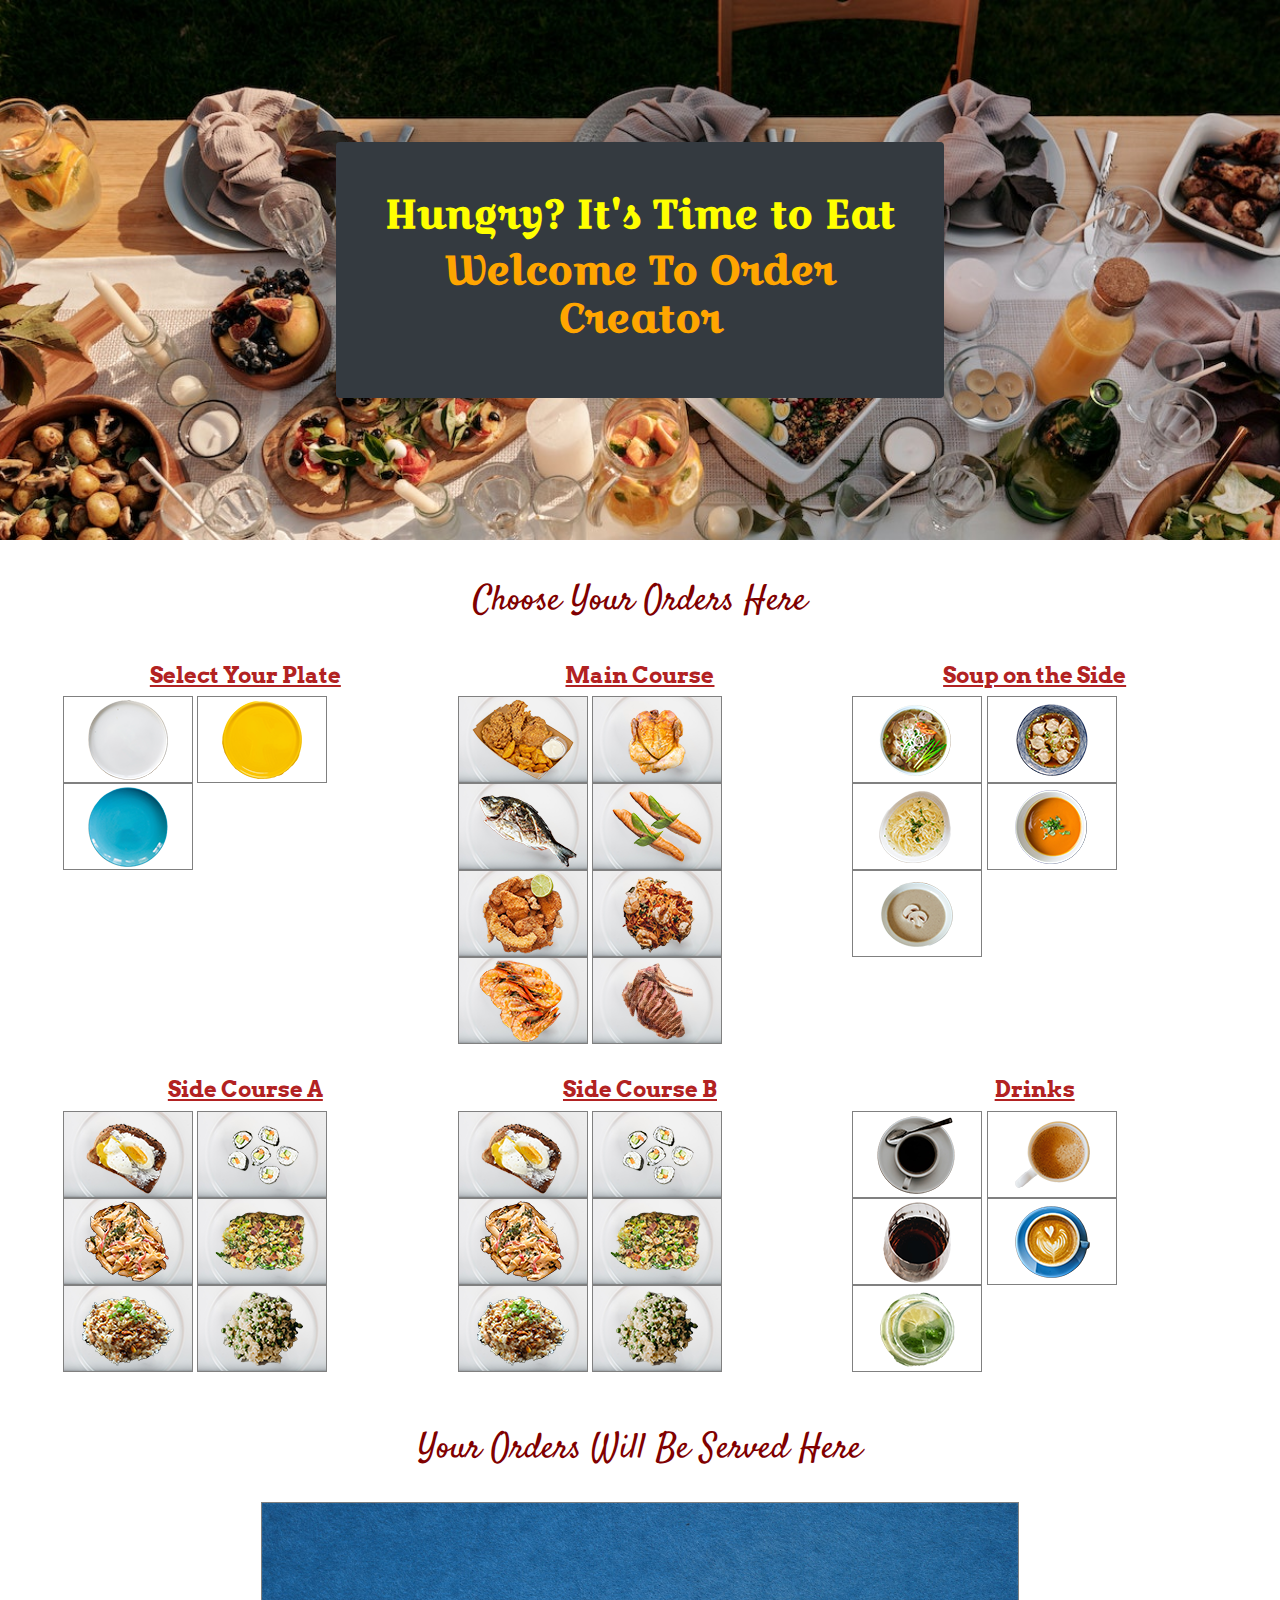
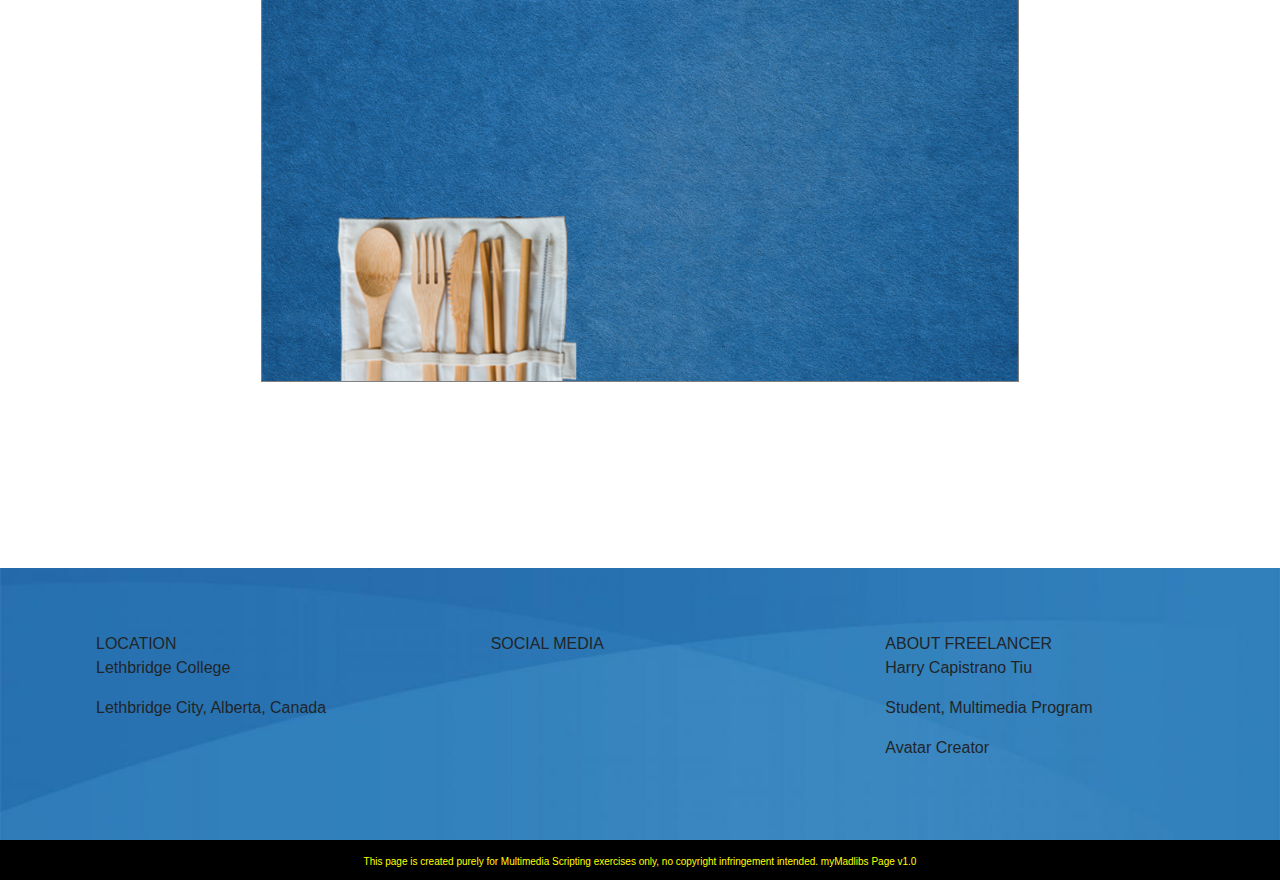
==== AvatarCreator/index.html @ 3426bfe7 "Add files via upload" ====
<!DOCTYPE html>
<html lang="en"><head>
    <meta charset="UTF-8">
    <meta http-equiv="X-UA-Compatible" content="IE=edge">
    <meta name="viewport" content="width=device-width, initial-scale=1.0">

    <title>Order Creator</title>
	<!----------------------------Meta Viewport Tag------------------------------------>
	<meta name="viewport" content="width=device-width, initial-scale=1">
	
	<!----------------------------Font Awesome---------------------------->
	<link rel="stylesheet" href="https://use.fontawesome.com/releases/v5.7.0/css/all.css" integrity="sha384-lZN37f5QGtY3VHgisS14W3ExzMWZxybE1SJSEsQp9S+oqd12jhcu+A56Ebc1zFSJ" crossorigin="anonymous">

    <!-- Latest compiled and minified CSS -->
    <link rel="stylesheet" href="https://cdn.jsdelivr.net/npm/bootstrap@4.6.1/dist/css/bootstrap.min.css">

    <!-- My CSS -->
    <link rel="stylesheet" href="css/orderStyle.css">

    <!-- jQuery library -->
    <script src="https://cdn.jsdelivr.net/npm/jquery@3.6.0/dist/jquery.slim.min.js"></script>

    <!-- Popper JS -->
    <script src="https://cdn.jsdelivr.net/npm/popper.js@1.16.1/dist/umd/popper.min.js"></script>

    <!-- Latest compiled JavaScript -->
    <script src="https://cdn.jsdelivr.net/npm/bootstrap@4.6.1/dist/js/bootstrap.bundle.min.js"></script> 
    
</head>
<body>

    <!---------------------Masthead----------------------->
    <header id="homeMasthead">
        <div class="container">
            <div class="row align-items-center customHeight">
                <div class="col-sm-6 bg-dark mx-auto p-5 rounded">
                    <h2>Hungry? It's Time to Eat</h2>
                    <h1>Welcome To Order Creator</h1>
                </div>
            </div>
        </div>
    </header>
	
    <!---------------------Menu----------------------->
	<section id="Menu">
		<div class="container" >
			<!-- first row -->
			<div class="row p-3" >
				<div class="col-sm-12 text-center">
					<br><h3>Choose Your Orders Here</h3>
				</div>
			</div><!-- closes the first row -->
			<!-- menu row -->
			<form action="javascript:write();">
			<div class="row py-3 px-3" >
				<div class="col-sm-4"><!-- left column -->
					<div><h5>Select Your Plate</h5></div>
					<div>
						<img onClick="javascript:setPlate(this,'placedImages/PlateWhite.png')" id="PlateWhiteTh" name="Plate" src="images/PlateWhiteTh.png" alt="Plate White" title="Plate White">
						<img onClick="javascript:setPlate(this,'placedImages/PlateYellow.png')" id="PlateYellowTh" name="Plate" src="images/PlateYellowTh.png" alt="Plate Yellow" title="Plate Yellow">
						<img onClick="javascript:setPlate(this,'placedImages/PlateBlue.png')" id="PlateBlueTh" name="Plate" src="images/PlateBlueTh.png" alt="Plate Blue" title="Plate Blue">
					</div>
				
				</div>
				<div class="col-sm-4"><!-- center column -->
					<div><h5>Main Course</h5></div>
					<div>
						<img onClick="javascript:setMainCourse(this,'placedImages/MainFriedChix.png')" id="MainFriedChixTh" name="MainCourse" src="images/MainFriedChixTh.png" alt="Fried Chicken" title="Fried Chicken">
						<img onClick="javascript:setMainCourse(this,'placedImages/MainGrilledWholeChicken.png')" id="MainGrilledWholeChickenTh" name="MainCourse" src="images/MainGrilledWholeChickenTh.png" alt="Grilled Whole Chicken" title="Grilled Whole Chicken">
						<img onClick="javascript:setMainCourse(this,'placedImages/MainGrilledFish.png')" id="MainGrilledFishTh" name="MainCourse" src="images/MainGrilledFishTh.png" alt="Grilled Fish" title="Grilled Fish">
						<img onClick="javascript:setMainCourse(this,'placedImages/MainGrilledSalmon.png')" id="MainGrilledSalmonTh" name="MainCourse" src="images/MainGrilledSalmonTh.png" alt="Grilled Salmon" title="Grilled Salmon">
						<img onClick="javascript:setMainCourse(this,'placedImages/MainLemonChicken.png')" id="MainLemonChickenTh" name="MainCourse" src="images/MainLemonChickenTh.png" alt="Lemon Chicken" title="Lemon Chicken">
						<img onClick="javascript:setMainCourse(this,'placedImages/MainSeafoodPasta.png')" id="MainSeafoodPastaTh" name="MainCourse" src="images/MainSeafoodPastaTh.png" alt="Seafood Pasta" title="Seafood Pasta">
						<img onClick="javascript:setMainCourse(this,'placedImages/MainShrimp.png')" id="MainShrimpTh" name="MainCourse" src="images/MainShrimpTh.png" alt="Shrimp" title="Shrimp">
						<img onClick="javascript:setMainCourse(this,'placedImages/MainSteak.png')" id="MainSteakTh" name="MainCourse" src="images/MainSteakTh.png" alt="Steak" title="Steak">
					</div>

				</div>
				<div class="col-sm-4"><!-- center column -->
					<div><h5>Soup on the Side</h5></div>
					<div>
						<img onClick="javascript:setSoup(this,'placedImages/SoupBeefPho.png')" id="SoupBeefPhoTh" name="SideSoup" src="images/SoupBeefPhoTh.png" alt="Beef Pho Soup" title="Beef Pho Soup">
						<img onClick="javascript:setSoup(this,'placedImages/SoupDumpling.png')" id="SoupDumplingTh" name="SideSoup" src="images/SoupDumplingTh.png" alt="Dumpling Soup" title="Dumpling Soup">
						<img onClick="javascript:setSoup(this,'placedImages/SoupNoodle.png')" id="SoupNoodleTh" name="SideSoup" src="images/SoupNoodleTh.png" alt="Noodle Soup" title="Noodle Soup">
						<img onClick="javascript:setSoup(this,'placedImages/SoupPumpkin.png')" id="SoupPumpkinTh" name="SideSoup" src="images/SoupPumpkinTh.png" alt="Pumpkin Soup" title="Pumpkin Soup">
						<img onClick="javascript:setSoup(this,'placedImages/SoupMushroom.png')" id="SoupMushroomTh" name="SideSoup" src="images/SoupMushroomTh.png" alt="Mushroom Soup" title="Mushroom Soup">								
					</div>
				</div>
			</div>
			<div class="row py-3 px-3" >
				<div class="col-sm-4"><!-- left column -->
					<div><h5>Side Course A</h5></div>
					<div>
						<img onClick="javascript:setSideCourseTop(this,'placedImages/SideTopBreadPoachEgg.png')" id="SideBreadPoachEggThA" name="SideCourseA" src="images/SideBreadPoachEggTh.png" alt="Bread Poach Egg" title="Bread Poach Egg">
						<img onClick="javascript:setSideCourseTop(this,'placedImages/SideTopCaliMaki.png')" id="SideCaliMakiThA" name="SideCourseA" src="images/SideCaliMakiTh.png" alt="Cali Maki" title="Cali Maki">
						<img onClick="javascript:setSideCourseTop(this,'placedImages/SideTopCheesePasta.png')" id="SideCheesePastaThA" name="SideCourseA" src="images/SideCheesePastaTh.png" alt="Cheese Pasta" title="Cheese Pasta">
						<img onClick="javascript:setSideCourseTop(this,'placedImages/SideTopEggFriedRice.png')" id="SideEggFriedRiceThA" name="SideCourseA" src="images/SideEggFriedRiceTh.png" alt="Egg Fried Rice" title="Egg Fried Rice">
						<img onClick="javascript:setSideCourseTop(this,'placedImages/SideTopFriedRice.png')" id="SideFriedRiceThA" name="SideCourseA" src="images/SideFriedRiceTh.png" alt="Special Fried Rice" title="Special Fried Rice">
						<img onClick="javascript:setSideCourseTop(this,'placedImages/SideTopGreenPeasRice.png')" id="SideGreenPeasRiceThA" name="SideCourseA" src="images/SideGreenPeasRiceTh.png" alt="Green Peas Rice" title="">
					</div>
				</div>
				<div class="col-sm-4"><!-- center column -->
					<div><h5>Side Course B</h5></div>
					<div>
						<img onClick="javascript:setSideCourseBottom(this,'placedImages/SideBottomBreadPoachEgg.png')" id="SideBreadPoachEggThB" name="SideCourseB" src="images/SideBreadPoachEggTh.png" alt="Bread Poach Egg" title="Bread Poach Egg">
						<img onClick="javascript:setSideCourseBottom(this,'placedImages/SideBottomCaliMaki.png')" id="SideCaliMakiThB" name="SideCourseB" src="images/SideCaliMakiTh.png" alt="Cali Maki" title="Cali Maki">
						<img onClick="javascript:setSideCourseBottom(this,'placedImages/SideBottomCheesePasta.png')" id="SideCheesePastaThB" name="SideCourseB" src="images/SideCheesePastaTh.png" alt="Cheese Pasta" title="Cheese Pasta">
						<img onClick="javascript:setSideCourseBottom(this,'placedImages/SideBottomEggFriedRice.png')" id="SideEggFriedRiceThB" name="SideCourseB" src="images/SideEggFriedRiceTh.png" alt="Egg Fried Rice" title="Egg Fried Rice">
						<img onClick="javascript:setSideCourseBottom(this,'placedImages/SideBottomFriedRice.png')" id="SideFriedRiceThB" name="SideCourseB" src="images/SideFriedRiceTh.png" alt="Special Fried Rice" title="Special Fried Rice">
						<img onClick="javascript:setSideCourseBottom(this,'placedImages/SideBottomGreenPeasRice.png')" id="SideGreenPeasRiceThB" name="SideCourseB" src="images/SideGreenPeasRiceTh.png" alt="Green Peas Rice" title="">
					</div>
				</div>
				<div class="col-sm-4"><!-- center column -->
					<div><h5>Drinks</h5></div>
					<div>
						<img onClick="javascript:setDrink(this,'placedImages/DrinkBlackCoffee.png')" id="DrinkBlackCoffeeTh" name="Drinks" src="images/DrinkBlackCoffeeTh.png" alt="Black Coffee" title="Black Coffee">
						<img onClick="javascript:setDrink(this,'placedImages/DrinkBrownCoffee.png')" id="DrinkBrownCoffeeTh" name="Drinks" src="images/DrinkBrownCoffeeTh.png" alt="Brown Coffee" title="Brown Coffee">
						<img onClick="javascript:setDrink(this,'placedImages/DrinkCocaCola.png')" id="DrinkCocaColaTh" name="Drinks" src="images/DrinkCocaColaTh.png" alt="Coca Cola" title="Coca Cola">
						<img onClick="javascript:setDrink(this,'placedImages/DrinkLatte.png')" id="DrinkLatteTh" name="Drinks" src="images/DrinkLatteTh.png" alt="Latte" title="Latte">
						<img onClick="javascript:setDrink(this,'placedImages/DrinkLemonWater.png')" id="DrinkLemonWaterTh" name="Drinks" src="images/DrinkLemonWaterTh.png" alt="Lemon Water" title="Lemon Water">
					</div>
				</div>
			</div>			
			<!-- closes the menu row -->
			</form>
			<div id="Order" class="col-sm-8 mx-auto p-3 rounded">
				<br><h3>Your Orders Will Be Served Here</h3><br>
 				<div id="orderBuilder">
					<div id="tableClothCutlery">
						<img class="img-fluid" src="images/DiningSetWithCutlery.png" alt="tableClothCutlerySelected">
					</div>
					<div id="plate"></div>
					<div id="mainCourse"></div>
					<div id="sideCourseTop"></div>
					<div id="sideCourseBottom"></div>
					<div id="soup"></div>
					<div id="drink"></div>
				</div>								
			</div>
		</div>
	</section>

	<!---------------------------------Footer------------------------------------>
	<section id="footer">
		<div class="container" ><!-- opens footer container  -->			
			<div class="row py-3 px-3" ><!-- opens row -->
				<div class="col-sm-4 py-5 px-5"><!-- left column -->
					<h8>LOCATION</h8>
					<p>Lethbridge College</p>
					<p>Lethbridge City, Alberta, Canada</p>
				</div>
				<div class="col-sm-4 py-5 px-5"><!-- center column -->
					<h8>SOCIAL MEDIA</h8>
					<p>
						<span class="fab fa-instagram fa-1x" >&nbsp;</span>
						<span class="fab fa-apple fa-1x" >&nbsp;</span>
						<span class="fab fa-twitter fa-1x" >&nbsp;</span>
						<span class="fab fa-facebook fa-1x" >&nbsp;</span>
					</p>
				</div>
				<div class="col-sm-4 py-5 px-5"><!-- right column -->
					<h8>ABOUT FREELANCER</h8>
					<p>Harry Capistrano Tiu</p>
					<p>Student, Multimedia Program</p>
					<p>Avatar Creator</p>
				</div>
			</div><!-- closes row -->
		</div><!-- closes about container  -->			
	</section>
	<section id="copyright">
		<div class="container" ><!-- opens footer container  -->			
			<div class="row py-1 px-1" ><!-- opens row -->
				<div class="col-sm-12 py-1 px-1"><!-- left column -->
					<h10>This page is created purely for Multimedia Scripting exercises only, no copyright infringement intended. myMadlibs Page v1.0</h10>
				</div>
			</div><!-- closes row -->
		</div><!-- closes about container  -->			
	</section>
    <!---------------------Your Custom Javascript----------------------->
    <script src="js/orderHandler.js"></script> 
    
   
</body>
</html>
---- AvatarCreator/css/orderStyle.css ----
@charset "UTF-8";
/* CSS Document */

/* fonts go first*/
@import url('https://fonts.googleapis.com/css2?family=Arvo:wght@700&family=Croissant+One&family=Satisfy&display=swap');

/* outside div that is wrapped around all customization*/
#orderBuilder{
    position: relative;
    height: 650px;
}

/* All internal customization divs need to be positioned absolute to stack them up*/
#tableClothCutlery, #plate, #mainCourse, #sideCourseTop, #sideCourseBottom, #soup, #drink{
    position: absolute;
}

header{
    background-image: url("../images/pexelsDiningTable.jpg");
    background-size: cover;
    background-attachment: fixed;
}

.customHeight{
    height:60vh;
}

body {
	background-image: url("../images/pexelsBgTableWoodLg4.jpg");
	background-position: center;
	background-size:  contain;
}

#Menu {
/*
	background-color: beige;
	background-image: url("../images/pexelsBgTableWoodLg.jpg");	
	background-size: contain;
*/
}
#Order{
/*
	background-color: beige;
	background-image: url("../images/pexelsBgTableWoodLg.jpg");	
	background-size: contain;	
*/
}
#footer{
	/*	background-color: #06B88F;*/
	background-image: url("../images/Abstract-blue_0.jpg");
	background-position: center;
	background-size: cover;
}

#copyright{
	background-color: black;
	text-align: center;
	color: #FFFFFF; 
}


h1{
	font-family: 'Croissant One', cursive;
	color: orange;
	text-align: center;
	font-weight: bolder;
	font-size: 40px;
}

h2{
	font-family: 'Croissant One', cursive;
	color: yellow;
	text-align: center;
	font-weight: bolder;
	font-size: 40px;
}

h3{
	font-family: 'Satisfy', cursive;
	color: maroon;
	text-align: center;
	font-weight: normal;
	font-size: 35px;
}

h5{
	font-family: 'Arvo', serif;
	color: firebrick;
	text-align: center;
	text-decoration: underline;
	font-weight: bolder;
	font-size: 22px;
}

h7{
	font-family: 'Comic Neue', sans-serif;
	color: yellow;
	text-align: center;
	font-weight: bolder;
	font-size: 18px;
}



h10{
	color: yellow;
	text-align: center;
	font-size: 10px;
}

img{
	border: solid 1px gray;
}
.inactiveImg{
	border: solid 1px gray;
}
.activeImg{
	border: solid 2px red;
}

/* Smal Devices */
@media only screen and (min-width: 576px) {
	.display-1{
		font-size: 30pt;
		color: white;
	}
}/*close small media query*/

/* Medium Devices*/
@media only screen and (min-width: 856px) {
	#homeMasthead{
		background-image: url("../images/pexelsDiningTable3.jpg");
		background-position: bottom;
		background-size: cover;
	}
	.container{
		max-width: 95%;
	}
	.display-1{
		margin-top: 5px;
		color: yellow;
		font-family: 'Comic Neue', cursive;
		font-size: 40px;
		font-weight: bold;
	}
	.display-2{
		margin-top: 5px;
		color: yellow;
		font-family: 'Comic Neue', cursive;
		font-size: 40px;
		font-weight: bold;
	}
	#collapsibleNavbar{
		width: 100%;
		align: right;
	}
} /*close medium media query*/
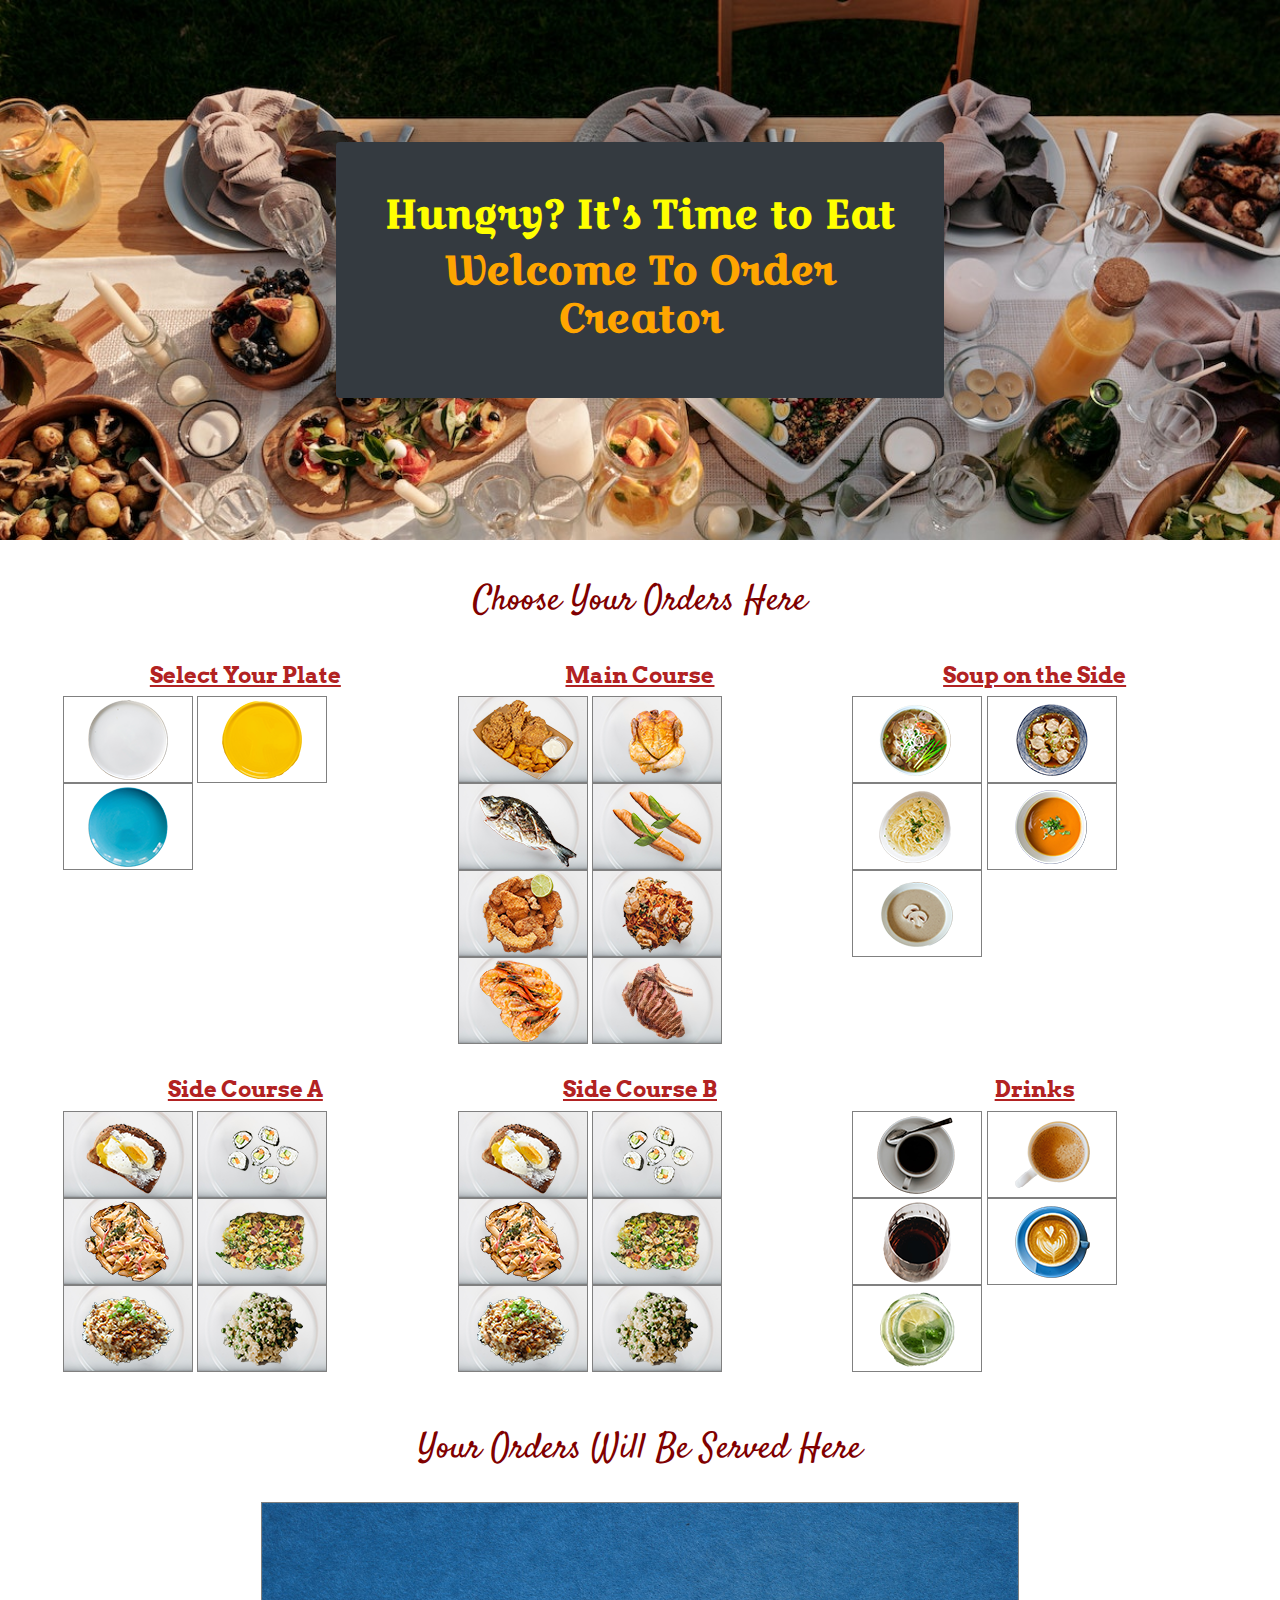
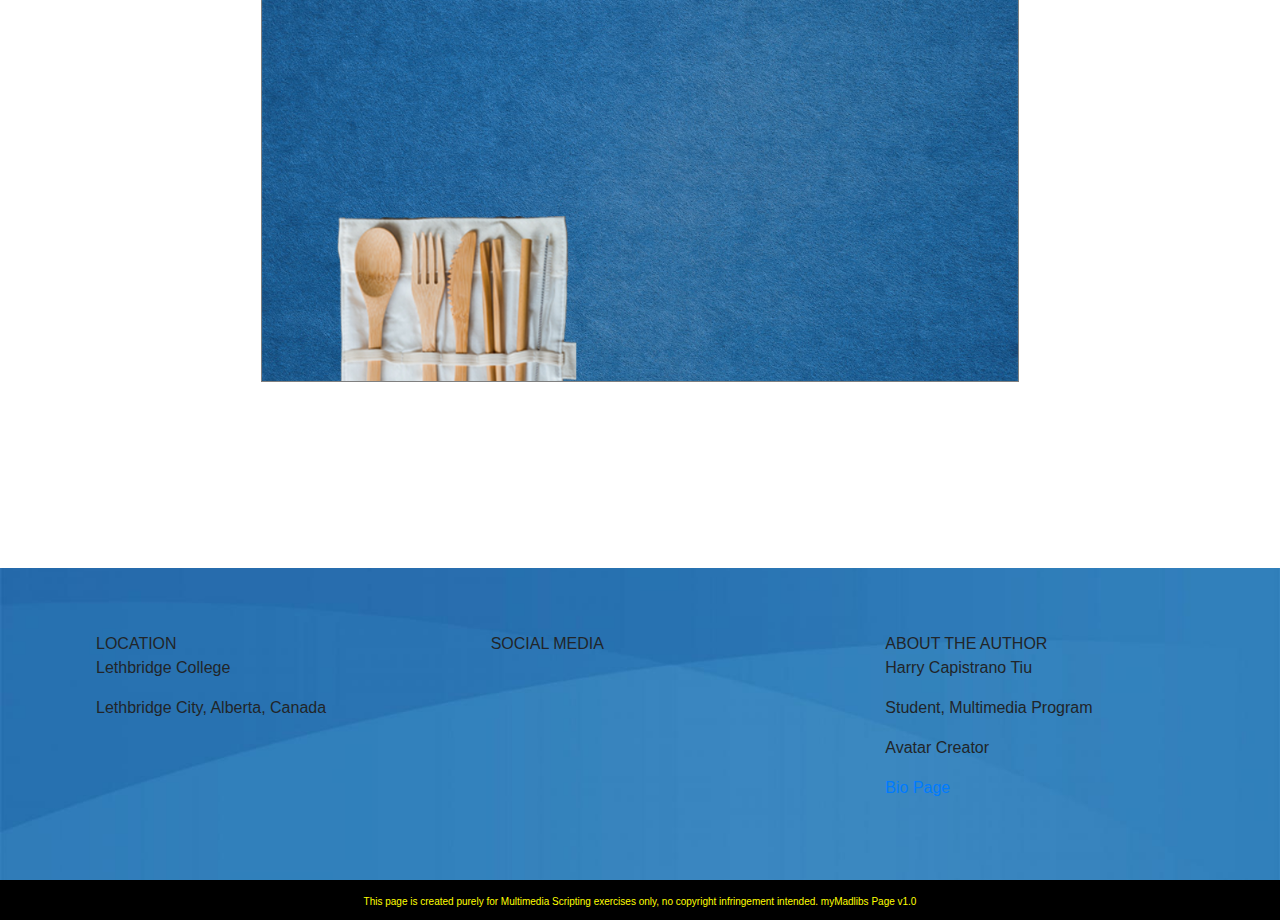
==== commit 0218724b: "Add files via upload" ====
--- a/AvatarCreator/index.html
+++ b/AvatarCreator/index.html
@@ -159,10 +159,11 @@
 					</p>
 				</div>
 				<div class="col-sm-4 py-5 px-5"><!-- right column -->
-					<h8>ABOUT FREELANCER</h8>
+					<h8>ABOUT THE AUTHOR</h8>
 					<p>Harry Capistrano Tiu</p>
 					<p>Student, Multimedia Program</p>
 					<p>Avatar Creator</p>
+					<p><a href="https://harrytiu-lc.github.io/scripting22/" target="_self">Bio Page</a></p>
 				</div>
 			</div><!-- closes row -->
 		</div><!-- closes about container  -->			
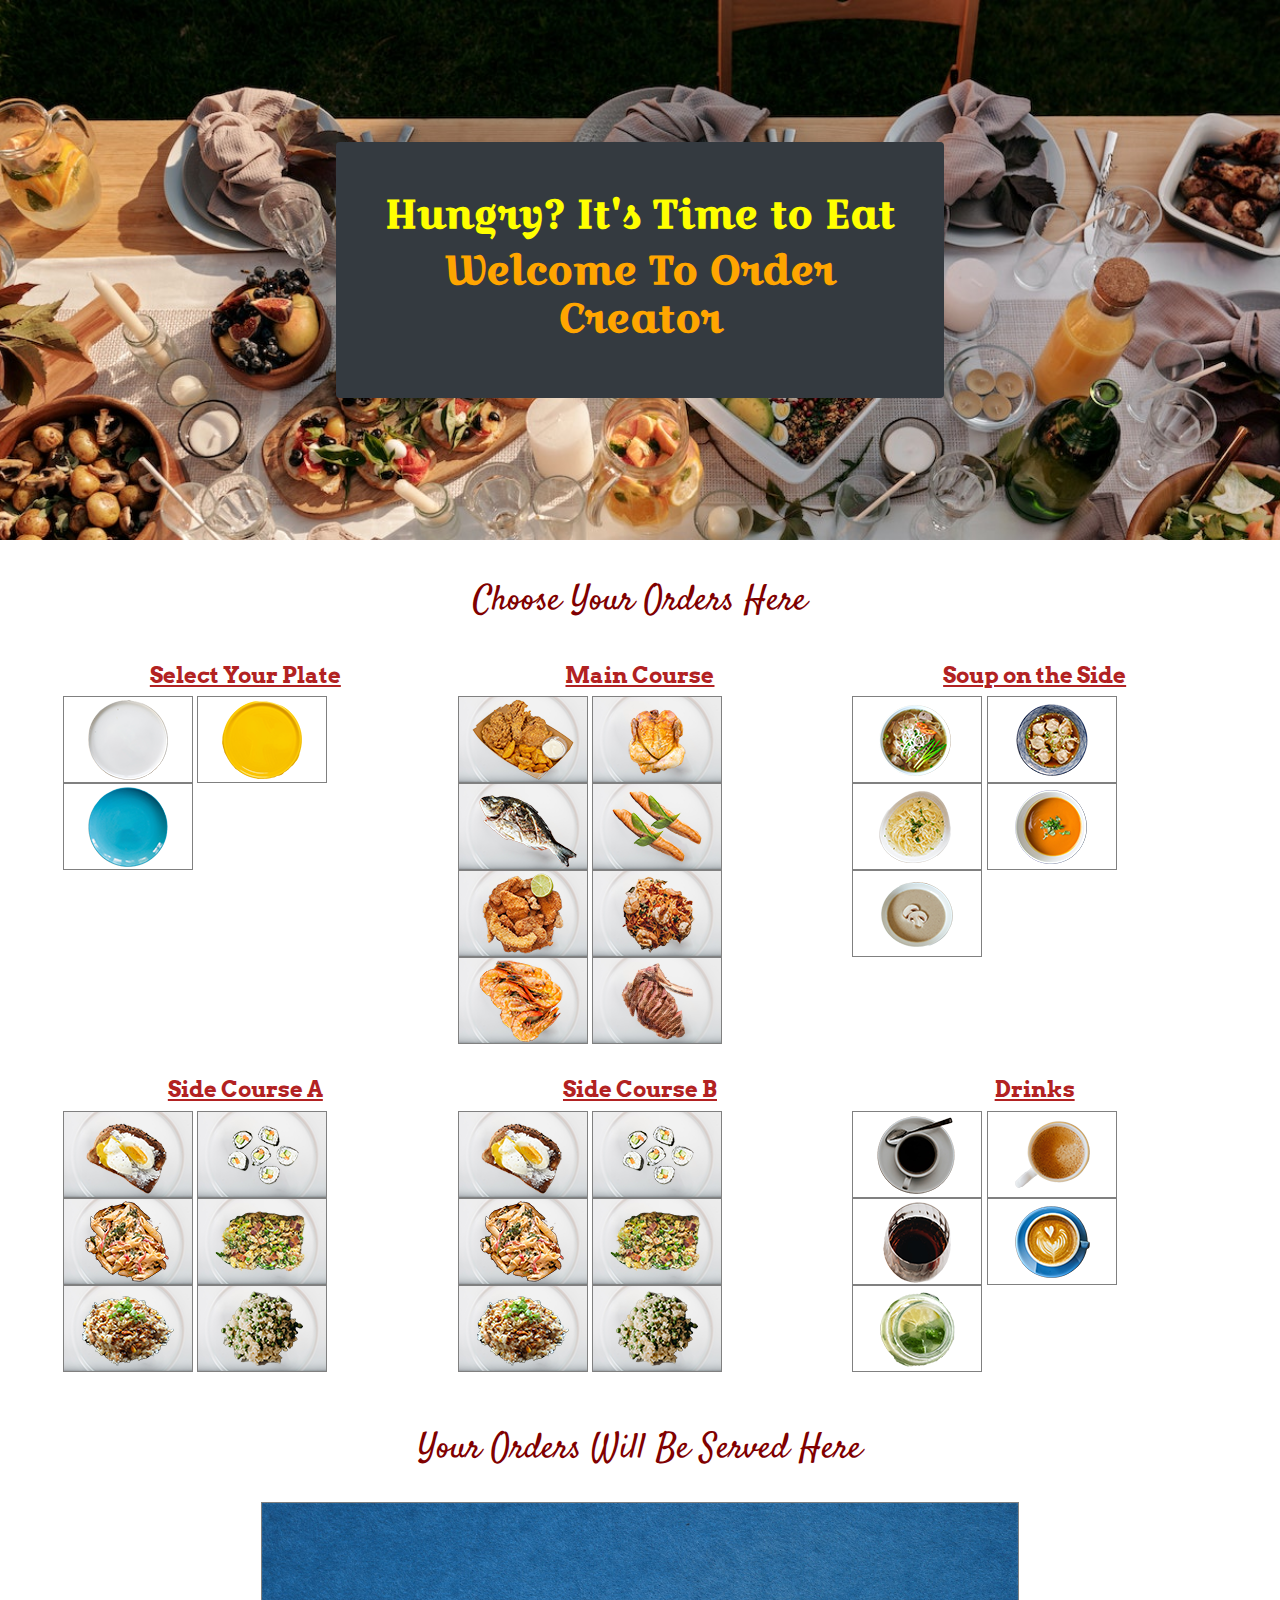
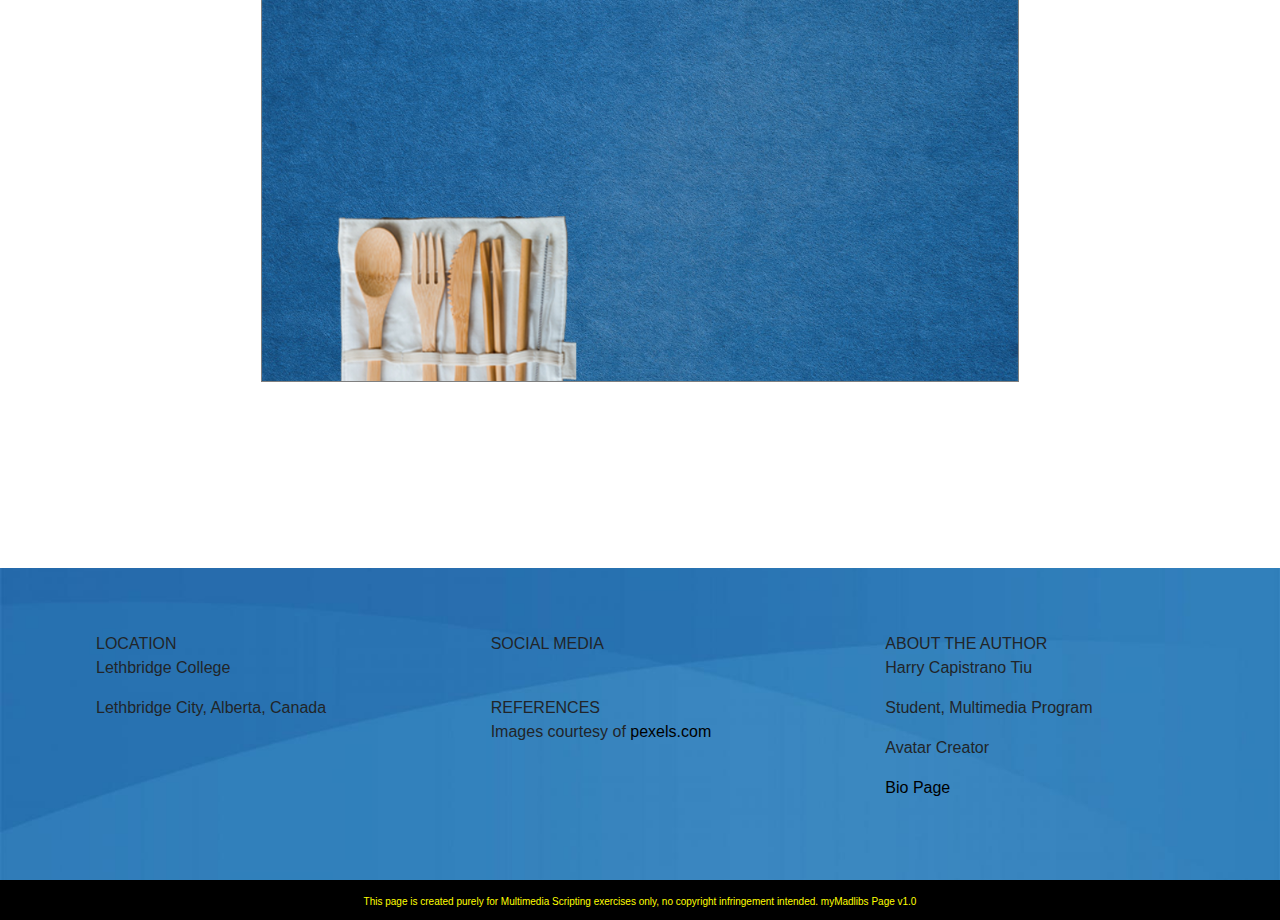
==== commit 626a6437: "Add files via upload" ====
--- a/AvatarCreator/index.html
+++ b/AvatarCreator/index.html
@@ -157,6 +157,8 @@
 						<span class="fab fa-twitter fa-1x" >&nbsp;</span>
 						<span class="fab fa-facebook fa-1x" >&nbsp;</span>
 					</p>
+					<h8>REFERENCES</h8>
+					<p>Images courtesy of <a href="https://www.pexels.com/" target="_blank">pexels.com</a></p>
 				</div>
 				<div class="col-sm-4 py-5 px-5"><!-- right column -->
 					<h8>ABOUT THE AUTHOR</h8>
--- a/AvatarCreator/css/orderStyle.css
+++ b/AvatarCreator/css/orderStyle.css
@@ -117,6 +117,9 @@
 .activeImg{
 	border: solid 2px red;
 }
+a:link, a:visited{
+	color: black;
+}
 
 /* Smal Devices */
 @media only screen and (min-width: 576px) {
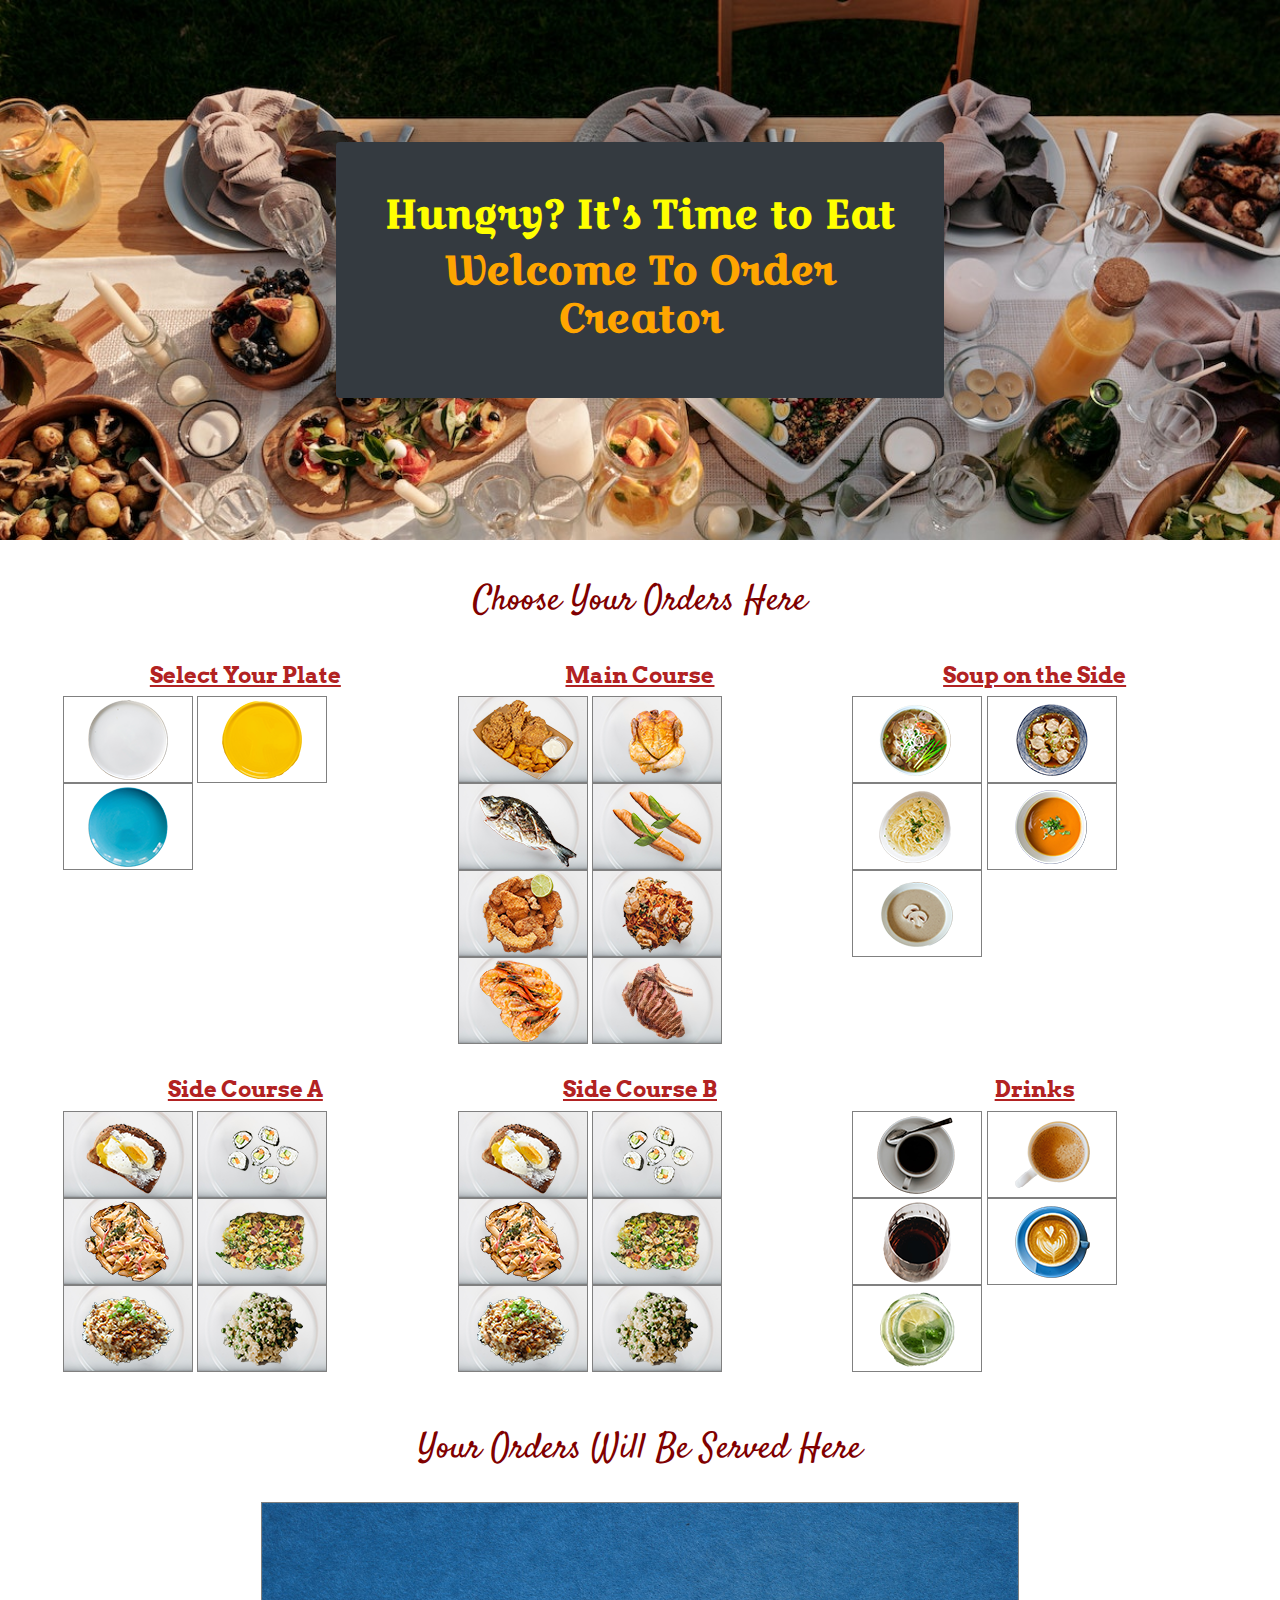
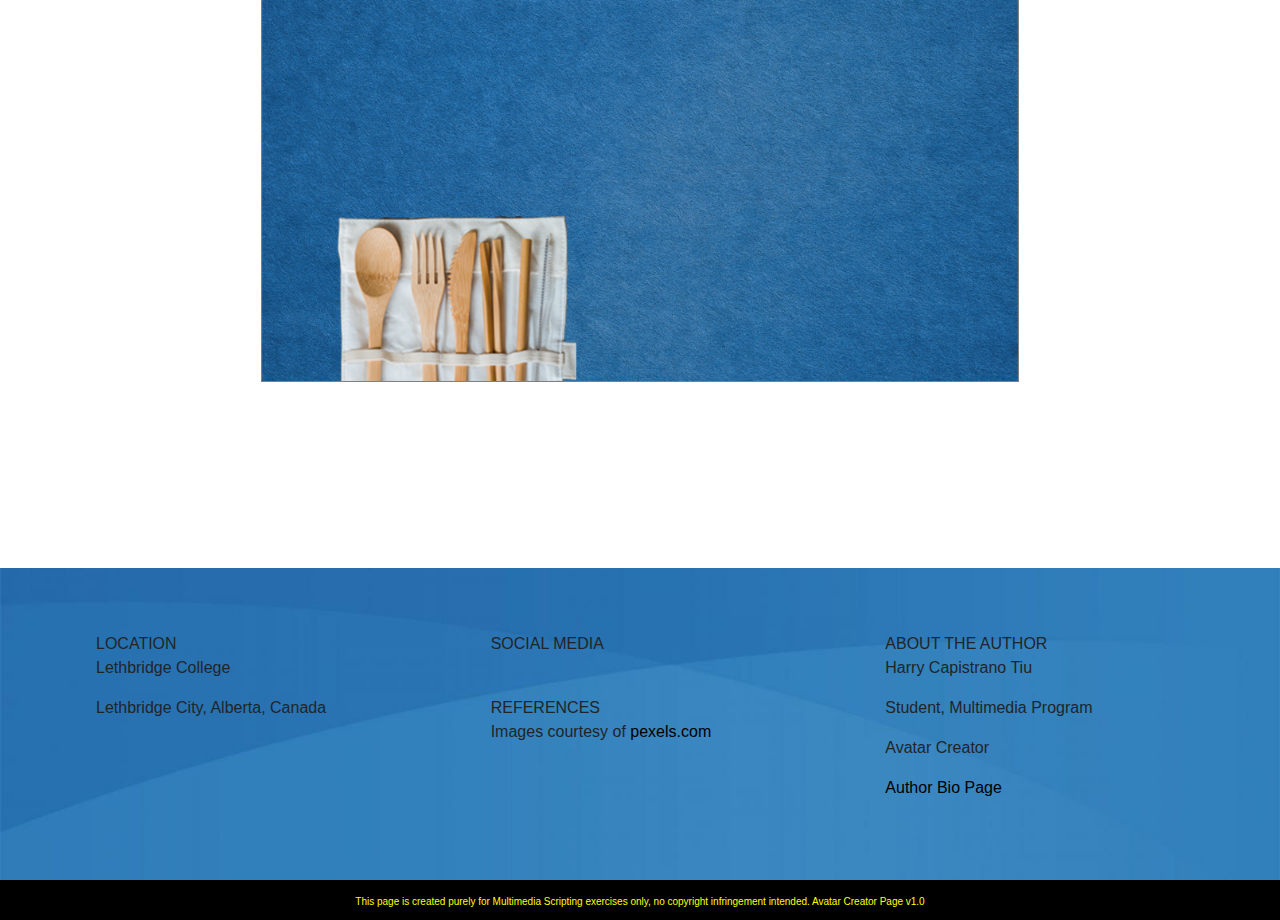
==== commit 58334fb2: "Add files via upload" ====
--- a/AvatarCreator/index.html
+++ b/AvatarCreator/index.html
@@ -165,7 +165,7 @@
 					<p>Harry Capistrano Tiu</p>
 					<p>Student, Multimedia Program</p>
 					<p>Avatar Creator</p>
-					<p><a href="https://harrytiu-lc.github.io/scripting22/" target="_self">Bio Page</a></p>
+					<p><a href="https://harrytiu-lc.github.io/scripting22/" target="_self">Author Bio Page</a></p>
 				</div>
 			</div><!-- closes row -->
 		</div><!-- closes about container  -->			
@@ -174,7 +174,7 @@
 		<div class="container" ><!-- opens footer container  -->			
 			<div class="row py-1 px-1" ><!-- opens row -->
 				<div class="col-sm-12 py-1 px-1"><!-- left column -->
-					<h10>This page is created purely for Multimedia Scripting exercises only, no copyright infringement intended. myMadlibs Page v1.0</h10>
+					<h10>This page is created purely for Multimedia Scripting exercises only, no copyright infringement intended. Avatar Creator Page v1.0</h10>
 				</div>
 			</div><!-- closes row -->
 		</div><!-- closes about container  -->			
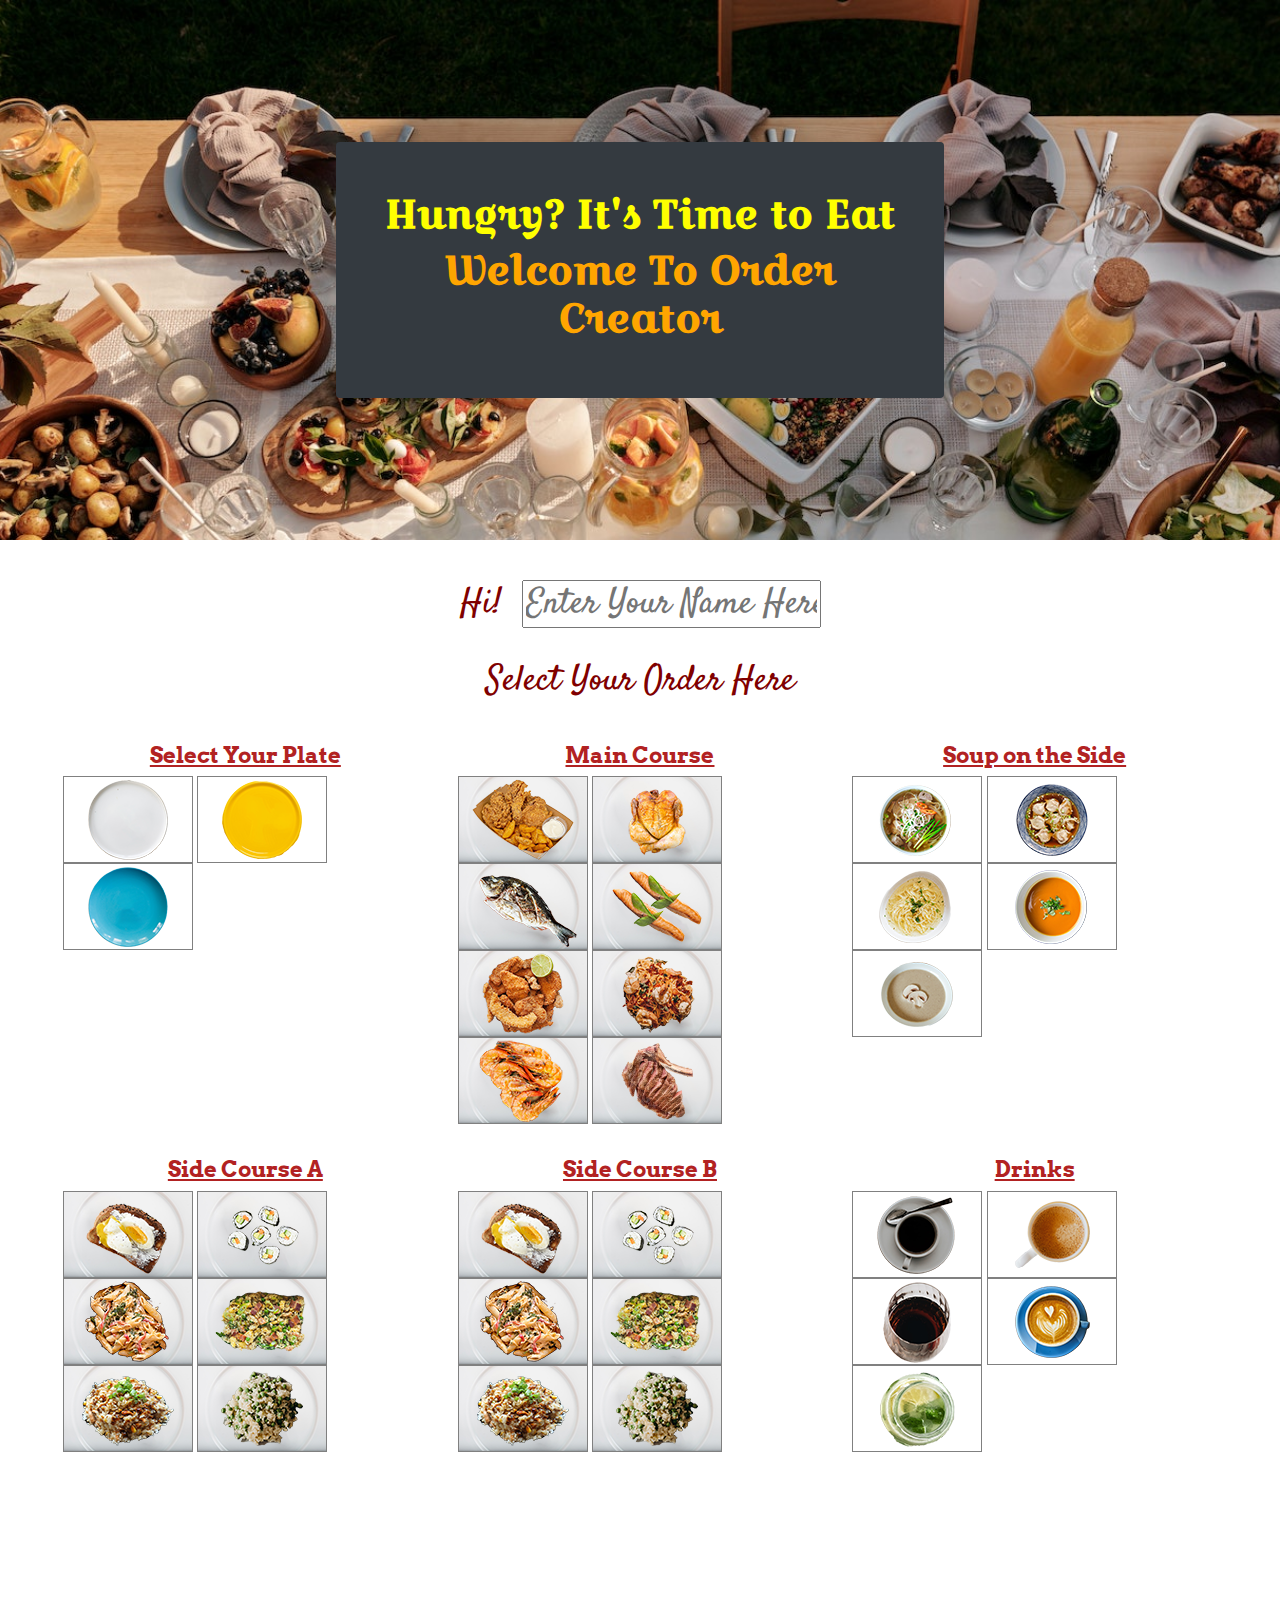
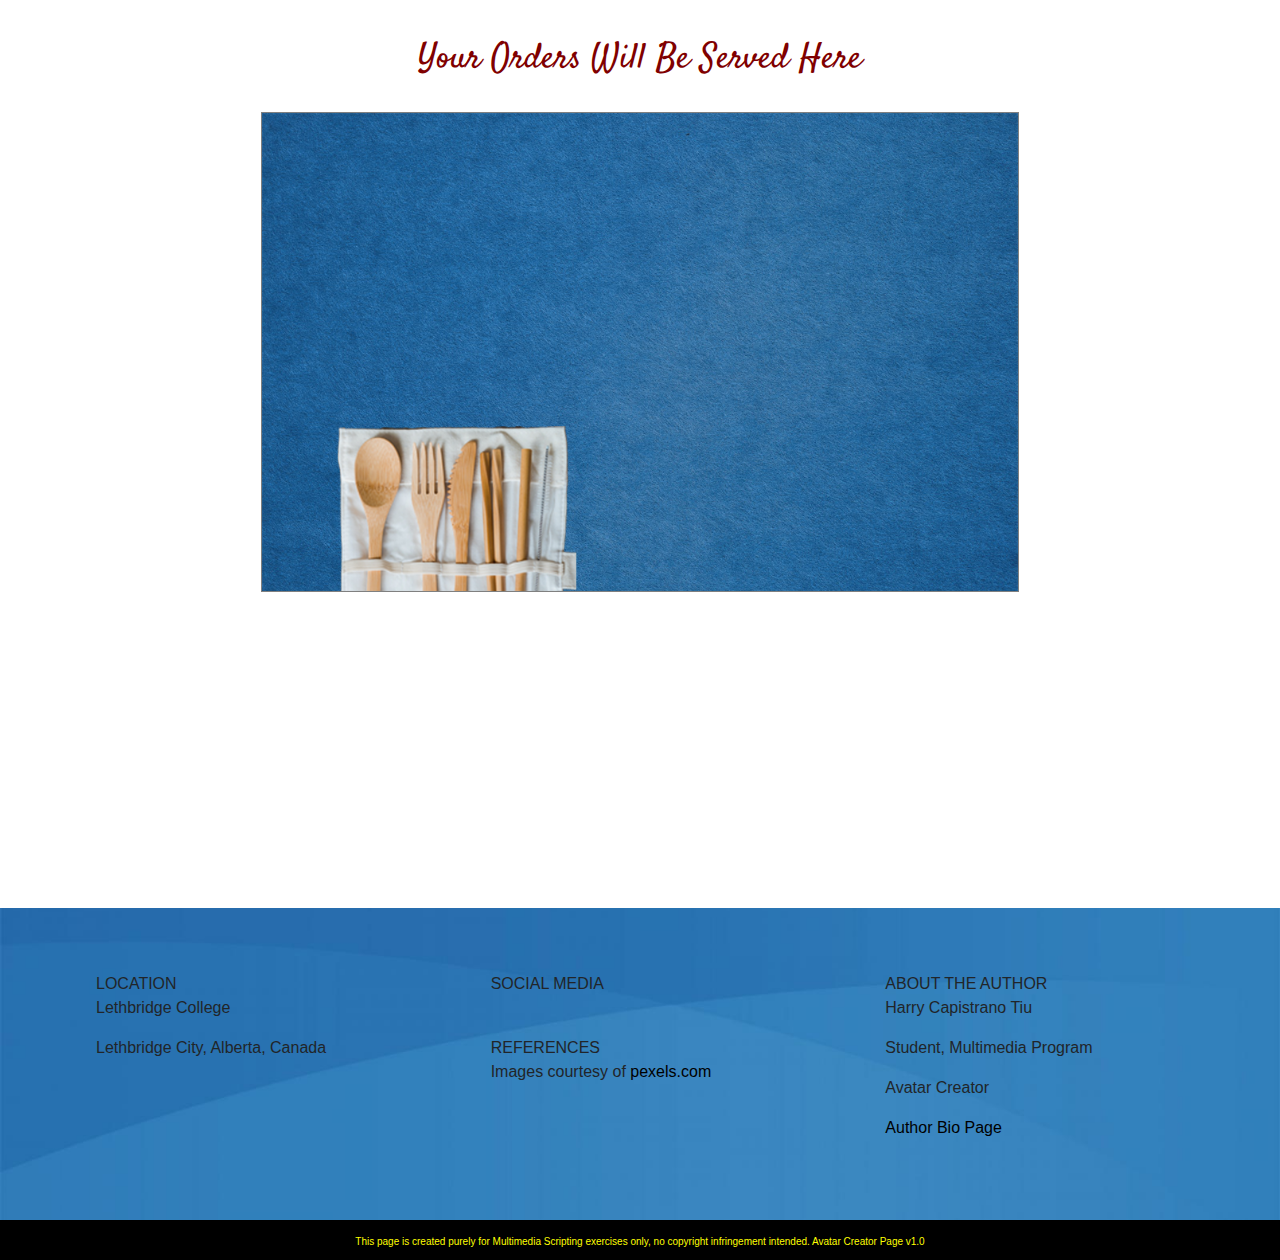
==== commit 658a04a9: "Add files via upload" ====
--- a/AvatarCreator/index.html
+++ b/AvatarCreator/index.html
@@ -47,7 +47,8 @@
 			<!-- first row -->
 			<div class="row p-3" >
 				<div class="col-sm-12 text-center">
-					<br><h3>Choose Your Orders Here</h3>
+					<br><h3>Hi!&nbsp;&nbsp;<input type="text" id="custname" name="custname" placeholder="Enter Your Name Here.." onBlur="javascript:showCustName()"></h3>
+					<br><h3>Select Your Order Here</h3>
 				</div>
 			</div><!-- closes the first row -->
 			<!-- menu row -->
@@ -123,8 +124,13 @@
 			</div>			
 			<!-- closes the menu row -->
 			</form>
+			<div id="spacerLeft" class="col-sm-2 mx-auto p-3 rounded">
+				<br><h3>&nbsp;</h3><br>
+			</div>
 			<div id="Order" class="col-sm-8 mx-auto p-3 rounded">
-				<br><h3>Your Orders Will Be Served Here</h3><br>
+                <div id="output">
+                    <br><h3>Your Orders Will Be Served Here</h3><br>
+                </div>				
  				<div id="orderBuilder">
 					<div id="tableClothCutlery">
 						<img class="img-fluid" src="images/DiningSetWithCutlery.png" alt="tableClothCutlerySelected">
@@ -136,6 +142,9 @@
 					<div id="soup"></div>
 					<div id="drink"></div>
 				</div>								
+			</div>
+			<div id="spacerRight" class="col-sm-2 mx-auto p-3 rounded">
+				<br><h3>&nbsp;</h3><br>
 			</div>
 		</div>
 	</section>
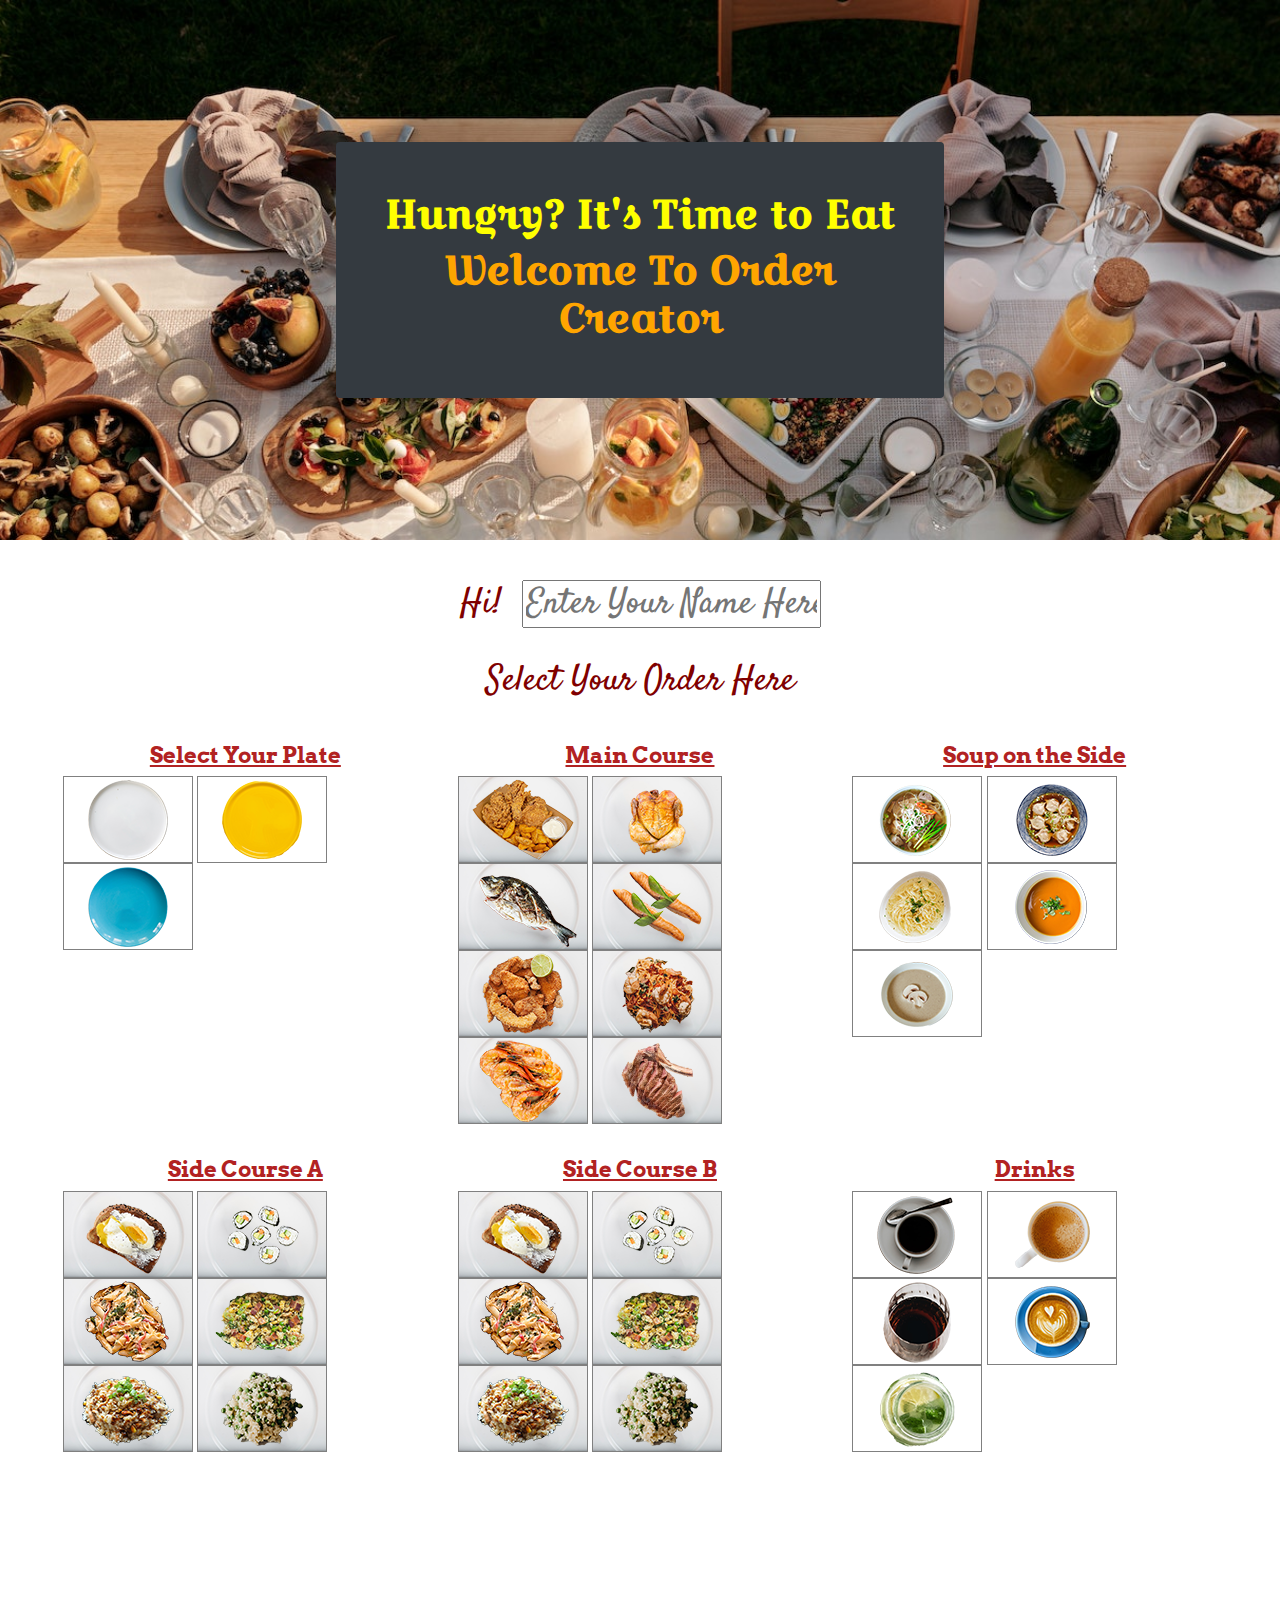
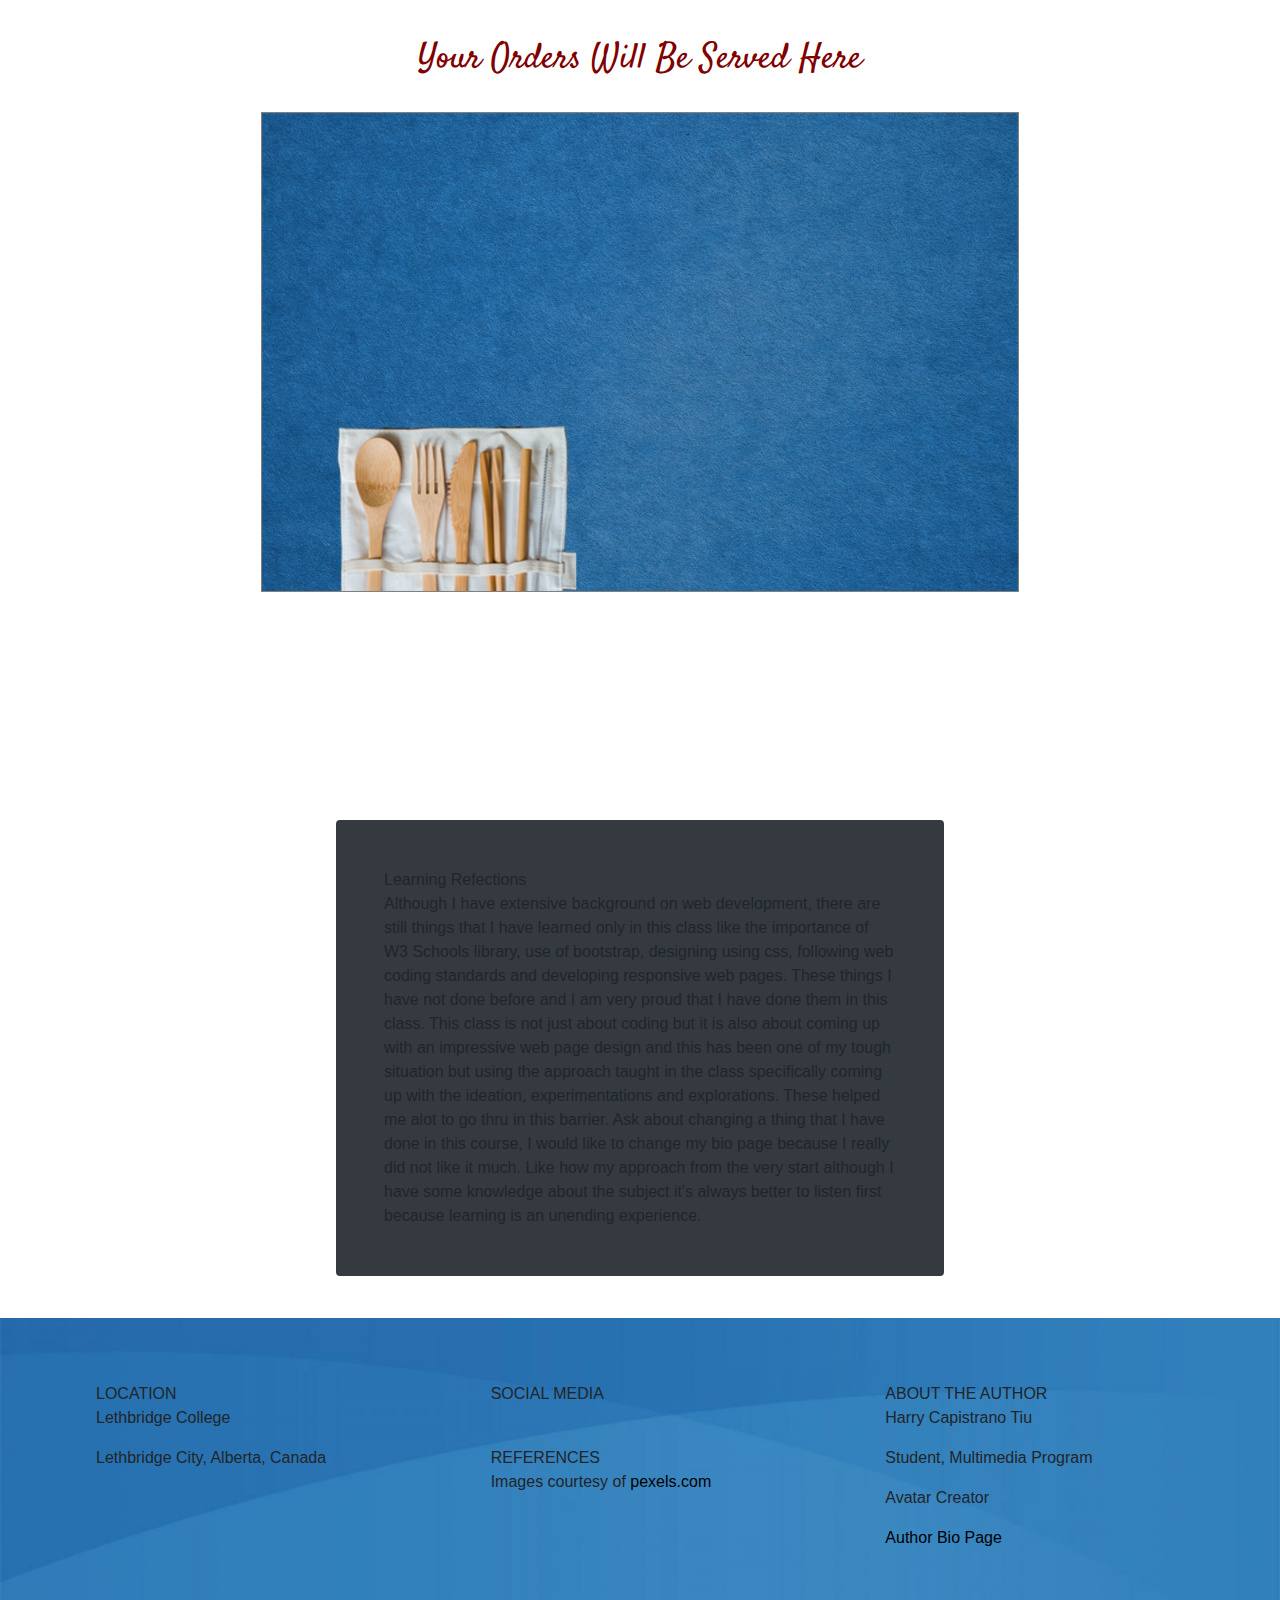
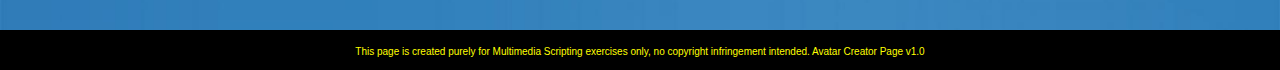
==== commit 1e2435d4: "Add files via upload" ====
--- a/AvatarCreator/index.html
+++ b/AvatarCreator/index.html
@@ -143,10 +143,17 @@
 					<div id="drink"></div>
 				</div>								
 			</div>
-			<div id="spacerRight" class="col-sm-2 mx-auto p-3 rounded">
-				<br><h3>&nbsp;</h3><br>
-			</div>
 		</div>
+	</section>
+	<section id="refection">
+        <div class="container">
+            <div class="row align-items-center customHeight">
+                <div class="col-sm-6 bg-dark mx-auto p-5 rounded">
+                    <h8>Learning Refections</h8>
+                    <h9><br>Although I have extensive background on web development, there are still things that I have learned only in this class like the importance of W3 Schools library, use of bootstrap, designing using css, following web coding standards and developing responsive web pages. These things I have not done before and I am very proud that I have done them in this class. This class is not just about coding but it is also about coming up with an impressive web page design and this has been one of my tough situation but using the approach taught in the class specifically coming up with the ideation, experimentations and explorations. These helped me alot to go thru in this barrier. Ask about changing a thing that I have done in this course, I would like to change my bio page because I really did not like it much. Like how my approach from the very start although I have some knowledge about the subject it's always better to listen first because learning is an unending experience. </h9>
+                </div>
+            </div>
+        </div>
 	</section>
 
 	<!---------------------------------Footer------------------------------------>
